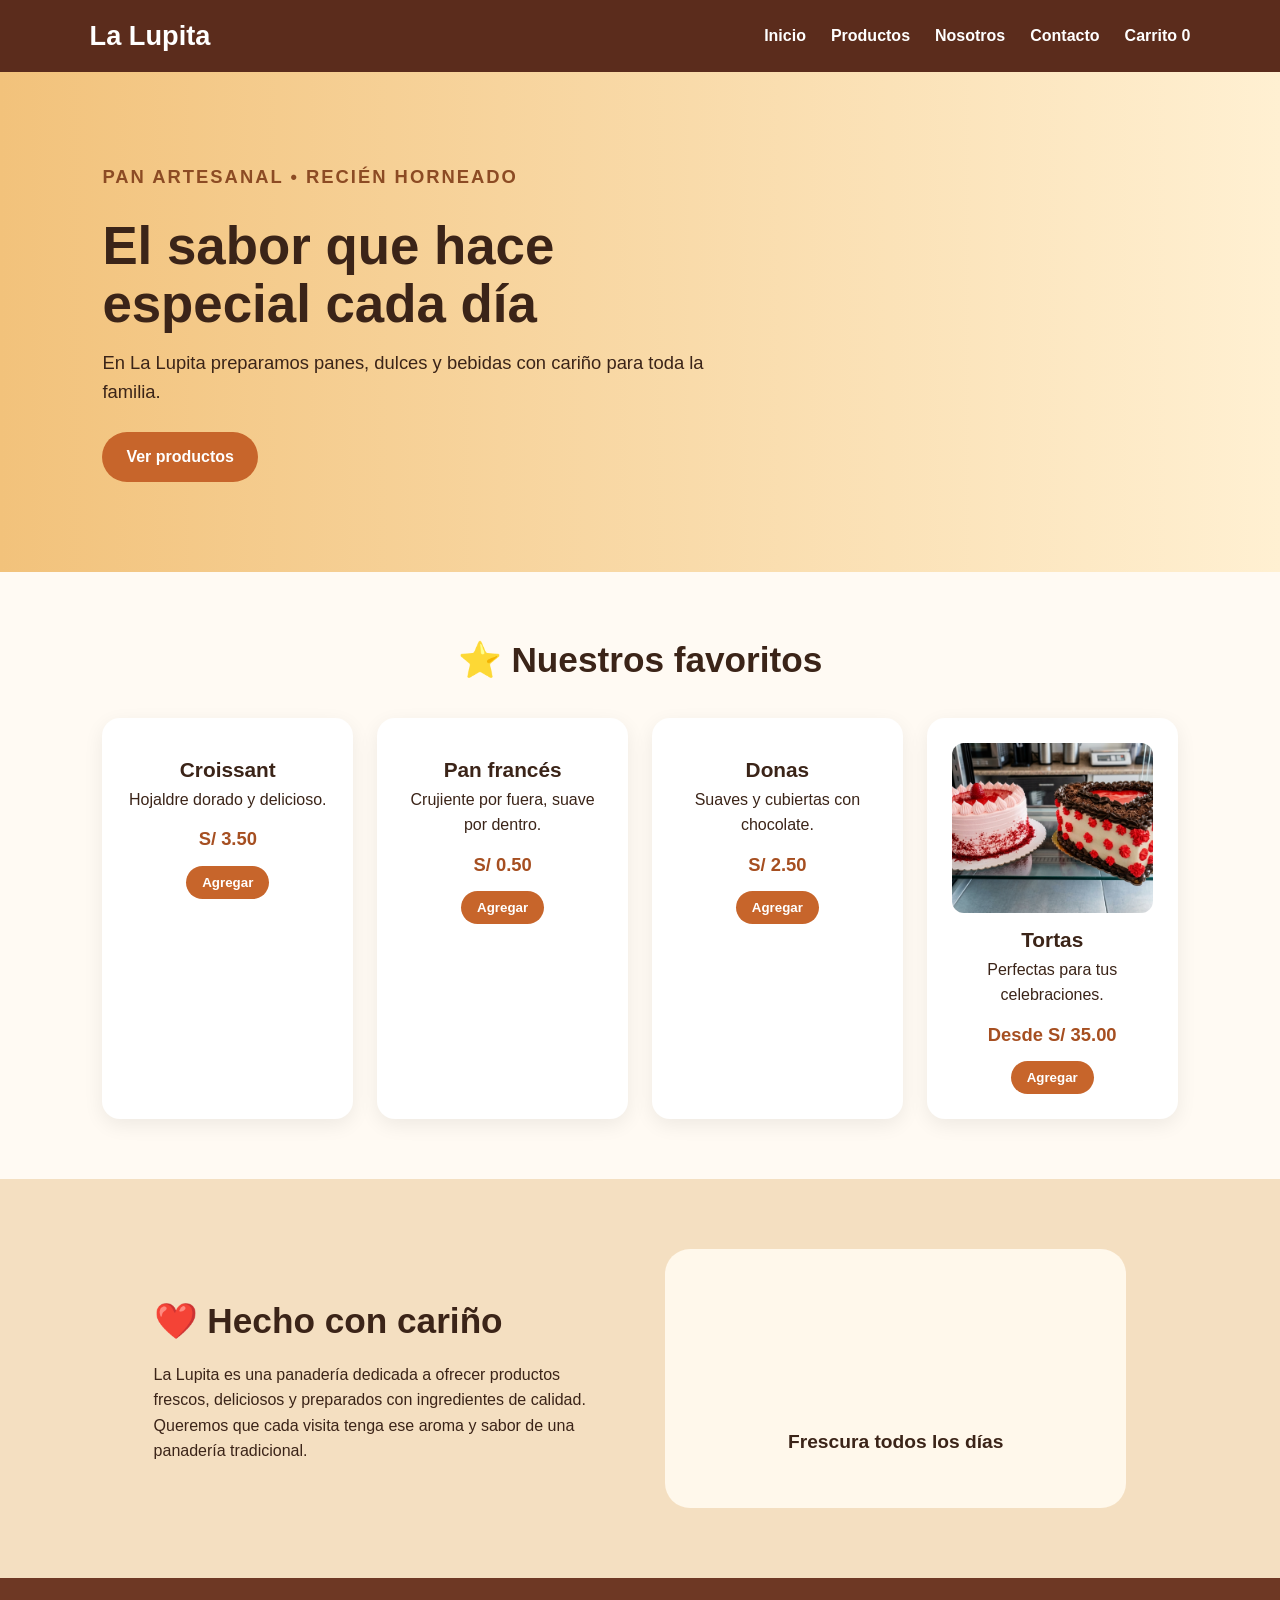
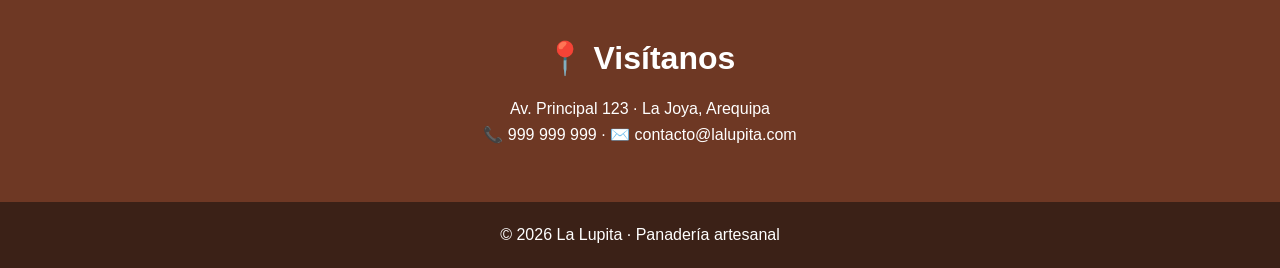
==== index.html @ 97c79990 "Add files via upload" ====
<link rel="stylesheet" href="css/imagenes.css">
<!DOCTYPE html>
<html lang="es">
<head>
<meta charset="UTF-8">
<meta name="viewport" content="width=device-width, initial-scale=1.0">
<title>La Lupita | Panadería</title>
<link rel="stylesheet" href="css/estilos.css">
</head>
<body>
<header>
  <nav class="navbar">
    <div class="logo"> <span>La Lupita</span></div>
    <button class="menu-btn" onclick="toggleMenu()">☰</button>
    <ul id="menu">
      <li><a href="#inicio">Inicio</a></li>
      <li><a href="productos.html">Productos</a></li>
      <li><a href="#nosotros">Nosotros</a></li>
      <li><a href="#contacto">Contacto</a></li>
      <li><a href="carrito.html"> Carrito <span id="contador">0</span></a></li>
    </ul>
  </nav>
</header>

<main>
<section class="hero" id="inicio">
  <div class="hero-content">
    <p class="tag">PAN ARTESANAL • RECIÉN HORNEADO</p>
    <h1>El sabor que hace especial cada día</h1>
    <p>En La Lupita preparamos panes, dulces y bebidas con cariño para toda la familia.</p>
    <a class="btn" href="productos.html">Ver productos</a>
  </div>
</section>

<section class="section">
  <h2>⭐ Nuestros favoritos</h2>
  <div class="cards">
    <article class="card"><div class="emoji"></div><h3>Croissant</h3><p>Hojaldre dorado y delicioso.</p><strong>S/ 3.50</strong><button onclick="agregar('Croissant',3.50)">Agregar</button></article>
    <article class="card"><div class="emoji"></div><h3>Pan francés</h3><p>Crujiente por fuera, suave por dentro.</p><strong>S/ 0.50</strong><button onclick="agregar('Pan francés',0.50)">Agregar</button></article>
    <article class="card"><div class="emoji"></div><h3>Donas</h3><p>Suaves y cubiertas con chocolate.</p><strong>S/ 2.50</strong><button onclick="agregar('Donas',2.50)">Agregar</button></article>
    <article class="card"><img class="product-image" src="img/Gemini_Generated_Image_ki3ayqki3ayqki3a.jpg" alt="Torta decorada"><h3>Tortas</h3><p>Perfectas para tus celebraciones.</p><strong>Desde S/ 35.00</strong><button onclick="agregar('Torta',35)">Agregar</button></article>
  </div>
</section>

<section class="about" id="nosotros">
  <div><h2>❤️ Hecho con cariño</h2><p>La Lupita es una panadería dedicada a ofrecer productos frescos, deliciosos y preparados con ingredientes de calidad.</p><p>Queremos que cada visita tenga ese aroma y sabor de una panadería tradicional.</p></div>
  <div class="about-box"><br><b>Frescura todos los días</b></div>
</section>

<section class="contact" id="contacto">
  <h2>📍 Visítanos</h2>
  <p>Av. Principal 123 · La Joya, Arequipa</p>
  <p>📞 999 999 999 · ✉️ contacto@lalupita.com</p>
</section>
</main>

<footer><p>© 2026 La Lupita · Panadería artesanal</p></footer>
<script src="js/script.js"></script>
</body>
</html>
---- css/imagenes.css ----
.product-image {
  display: block;
  width: 100%;
  height: 170px;
  object-fit: cover;
  border-radius: 12px;
  margin-bottom: 10px;
}
---- css/estilos.css ----
*{box-sizing:border-box;margin:0;padding:0}body{font-family:Arial,sans-serif;background:#fffaf3;color:#3b2418;line-height:1.6}.navbar{min-height:72px;padding:0 7%;display:flex;align-items:center;justify-content:space-between;background:#5b2c1c;color:white}.logo{font-size:1.7rem;font-weight:bold}.navbar ul{display:flex;gap:25px;list-style:none}.navbar a{color:white;text-decoration:none;font-weight:bold}.back{color:white;text-decoration:none}.menu-btn{display:none;background:none;border:0;color:white;font-size:1.7rem}.hero{min-height:500px;display:flex;align-items:center;padding:60px 8%;background:linear-gradient(90deg,#f2c27b,#fff0d2)}.hero-content{max-width:650px}.tag{font-weight:bold;color:#8c4b24;letter-spacing:2px}.hero h1{font-size:3.3rem;line-height:1.1;margin:15px 0}.hero p{font-size:1.15rem;margin-bottom:25px}.btn,.card button{display:inline-block;border:0;border-radius:25px;padding:12px 24px;background:#c7652b;color:white;text-decoration:none;font-weight:bold;cursor:pointer}.section{padding:60px 8%;text-align:center}.section h1,.section h2,.about h2{font-size:2.2rem;margin-bottom:12px}.cards{display:grid;grid-template-columns:repeat(auto-fit,minmax(210px,1fr));gap:24px;margin-top:30px}.card{background:white;padding:25px;border-radius:18px;box-shadow:0 6px 20px #00000012;transition:.25s}.card:hover{transform:translateY(-5px)}.emoji{font-size:4rem;margin-bottom:10px}.card h3{font-size:1.3rem}.card strong{display:block;color:#a64f21;font-size:1.15rem;margin:12px}.card button{padding:9px 16px}.about{padding:70px 12%;display:grid;grid-template-columns:1fr 1fr;gap:50px;align-items:center;background:#f4dfc1}.about-box{background:#fff8eb;border-radius:25px;padding:50px;text-align:center;font-size:5rem}.about-box b{font-size:1.2rem}.contact{text-align:center;padding:55px 10%;background:#6e3824;color:white}.contact h2{font-size:2rem;margin-bottom:12px}footer{text-align:center;padding:20px;background:#3b2117;color:white}.cart{text-align:left;max-width:850px;margin:auto}.cart h1{text-align:center}.cart-item{display:flex;justify-content:space-between;align-items:center;background:white;margin:12px 0;padding:18px;border-radius:12px}.total{text-align:right;font-size:1.5rem;font-weight:bold;margin:25px 0}@media(max-width:700px){.navbar ul{display:none;position:absolute;top:72px;left:0;right:0;background:#5b2c1c;padding:20px;flex-direction:column}.navbar ul.open{display:flex}.menu-btn{display:block}.hero h1{font-size:2.3rem}.about{grid-template-columns:1fr}.hero{min-height:430px}}
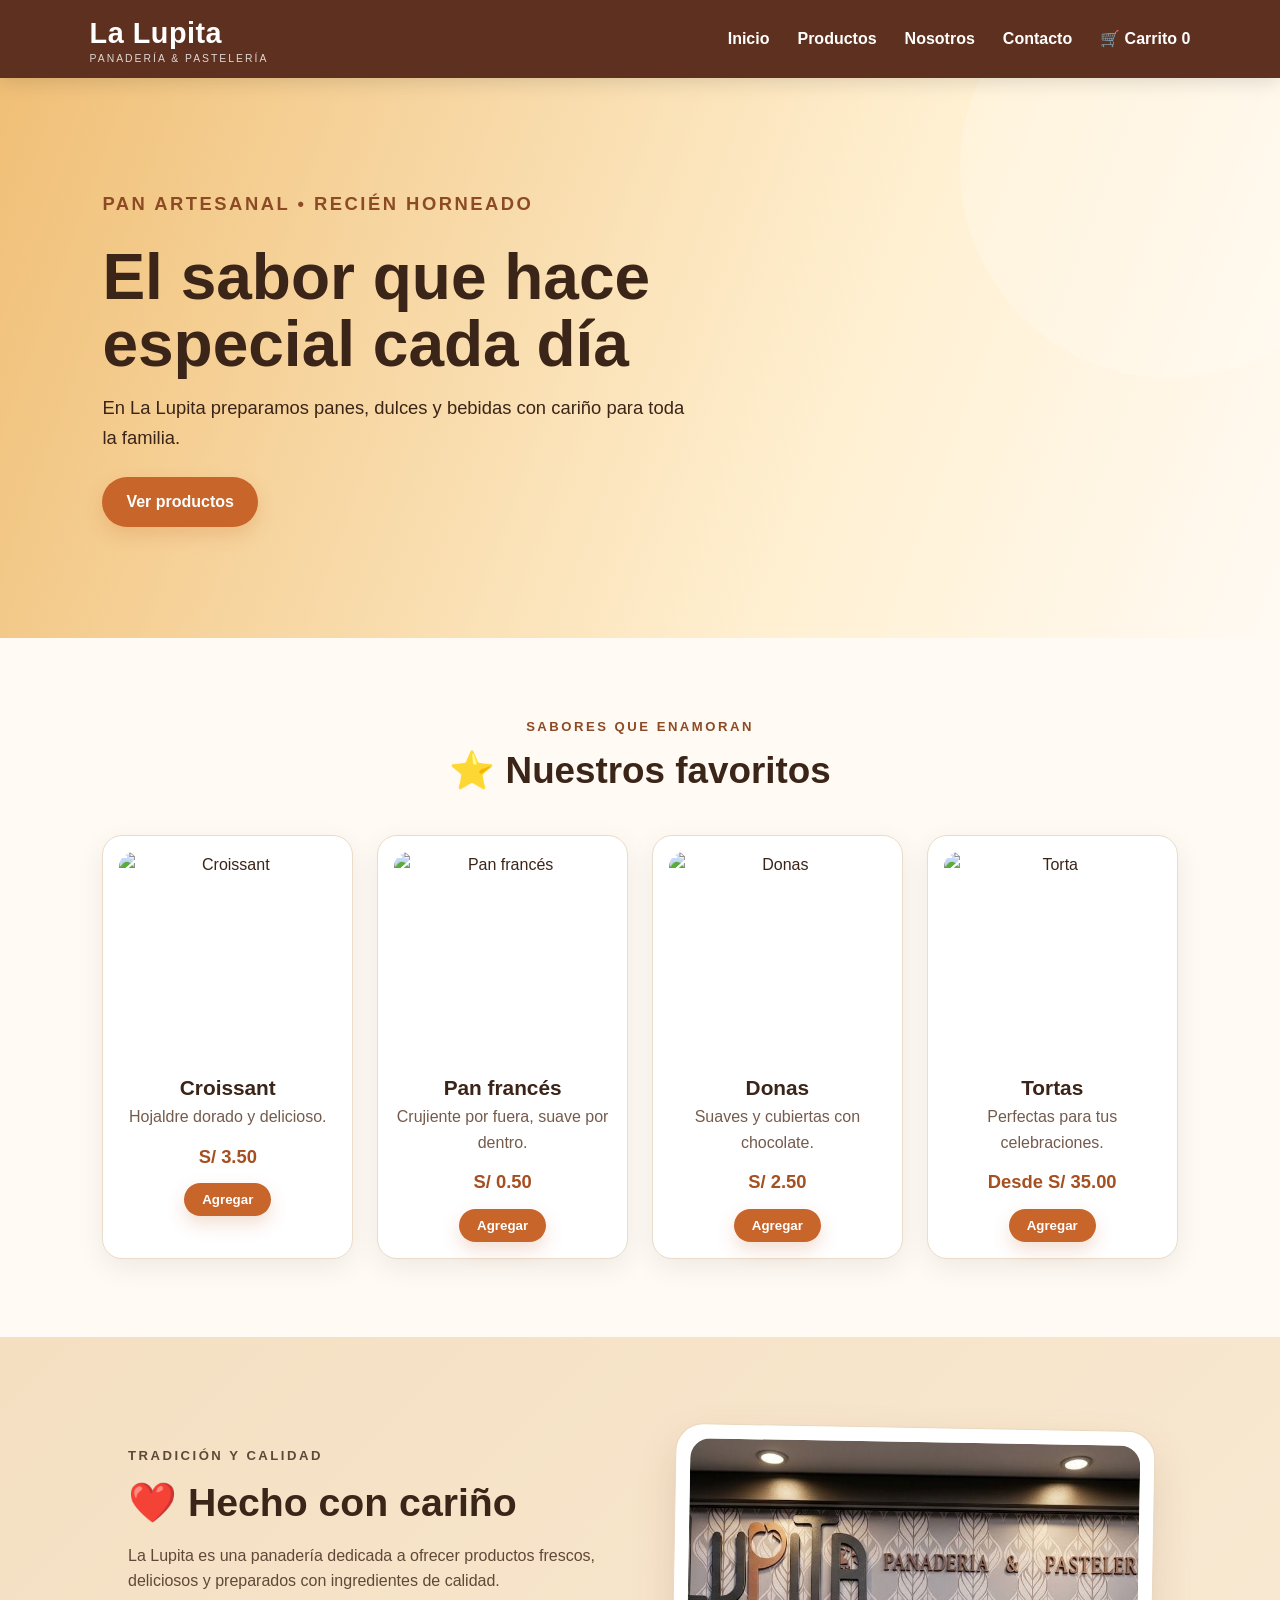
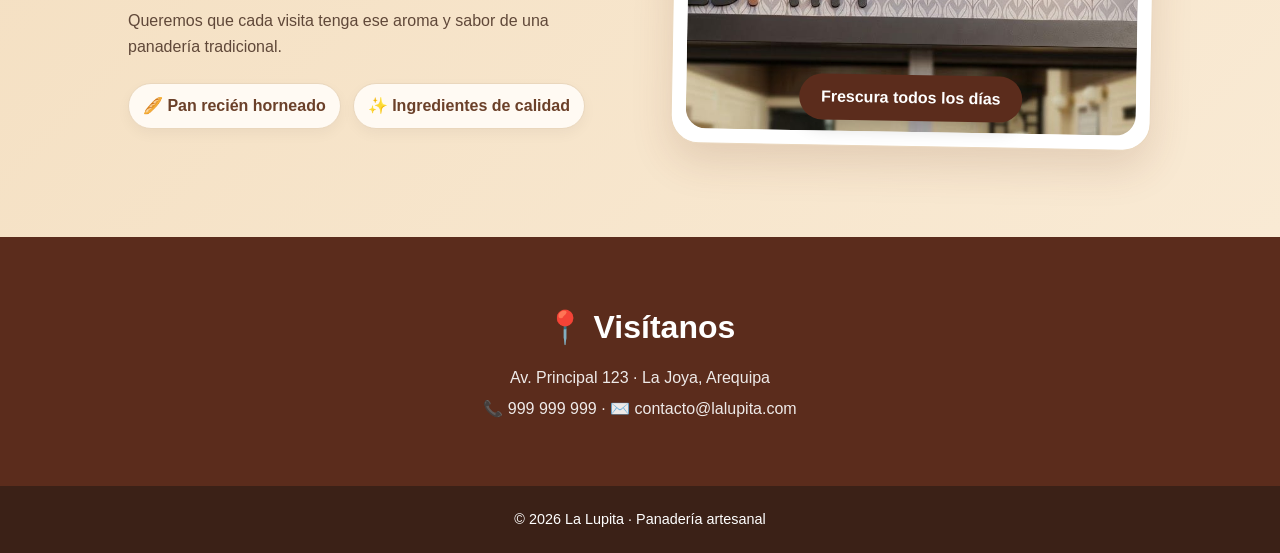
==== commit 250e3c3e: "xd ajsjaja" ====
--- a/index.html
+++ b/index.html
@@ -1,4 +1,3 @@
-<link rel="stylesheet" href="css/imagenes.css">
 <!DOCTYPE html>
 <html lang="es">
 <head>
@@ -10,14 +9,14 @@
 <body>
 <header>
   <nav class="navbar">
-    <div class="logo"> <span>La Lupita</span></div>
+    <div class="logo"><span>La Lupita</span><small>Panadería & Pastelería</small></div>
     <button class="menu-btn" onclick="toggleMenu()">☰</button>
     <ul id="menu">
       <li><a href="#inicio">Inicio</a></li>
       <li><a href="productos.html">Productos</a></li>
       <li><a href="#nosotros">Nosotros</a></li>
       <li><a href="#contacto">Contacto</a></li>
-      <li><a href="carrito.html"> Carrito <span id="contador">0</span></a></li>
+      <li><a href="carrito.html">🛒 Carrito <span id="contador">0</span></a></li>
     </ul>
   </nav>
 </header>
@@ -32,19 +31,32 @@
   </div>
 </section>
 
-<section class="section">
+<section class="section favorites">
+  <p class="section-tag">SABORES QUE ENAMORAN</p>
   <h2>⭐ Nuestros favoritos</h2>
   <div class="cards">
-    <article class="card"><div class="emoji"></div><h3>Croissant</h3><p>Hojaldre dorado y delicioso.</p><strong>S/ 3.50</strong><button onclick="agregar('Croissant',3.50)">Agregar</button></article>
-    <article class="card"><div class="emoji"></div><h3>Pan francés</h3><p>Crujiente por fuera, suave por dentro.</p><strong>S/ 0.50</strong><button onclick="agregar('Pan francés',0.50)">Agregar</button></article>
-    <article class="card"><div class="emoji"></div><h3>Donas</h3><p>Suaves y cubiertas con chocolate.</p><strong>S/ 2.50</strong><button onclick="agregar('Donas',2.50)">Agregar</button></article>
-    <article class="card"><img class="product-image" src="img/Gemini_Generated_Image_ki3ayqki3ayqki3a.jpg" alt="Torta decorada"><h3>Tortas</h3><p>Perfectas para tus celebraciones.</p><strong>Desde S/ 35.00</strong><button onclick="agregar('Torta',35)">Agregar</button></article>
+    <article class="card"><img class="product-img" src="https://images.unsplash.com/photo-1555507036-ab1f4038808a?auto=format&fit=crop&w=700&q=80" alt="Croissant"><h3>Croissant</h3><p>Hojaldre dorado y delicioso.</p><strong>S/ 3.50</strong><button onclick="agregar('Croissant',3.50)">Agregar</button></article>
+    <article class="card"><img class="product-img" src="https://images.unsplash.com/photo-1509440159596-0249088772ff?auto=format&fit=crop&w=700&q=80" alt="Pan francés"><h3>Pan francés</h3><p>Crujiente por fuera, suave por dentro.</p><strong>S/ 0.50</strong><button onclick="agregar('Pan francés',0.50)">Agregar</button></article>
+    <article class="card"><img class="product-img" src="https://images.unsplash.com/photo-1551024601-bec78aea704b?auto=format&fit=crop&w=700&q=80" alt="Donas"><h3>Donas</h3><p>Suaves y cubiertas con chocolate.</p><strong>S/ 2.50</strong><button onclick="agregar('Donas',2.50)">Agregar</button></article>
+    <article class="card"><img class="product-img" src="https://images.unsplash.com/photo-1578985545062-69928b1d9587?auto=format&fit=crop&w=700&q=80" alt="Torta"><h3>Tortas</h3><p>Perfectas para tus celebraciones.</p><strong>Desde S/ 35.00</strong><button onclick="agregar('Torta',35)">Agregar</button></article>
   </div>
 </section>
 
 <section class="about" id="nosotros">
-  <div><h2>❤️ Hecho con cariño</h2><p>La Lupita es una panadería dedicada a ofrecer productos frescos, deliciosos y preparados con ingredientes de calidad.</p><p>Queremos que cada visita tenga ese aroma y sabor de una panadería tradicional.</p></div>
-  <div class="about-box"><br><b>Frescura todos los días</b></div>
+  <div class="about-intro">
+    <p class="section-tag">TRADICIÓN Y CALIDAD</p>
+    <h2>❤️ Hecho con cariño</h2>
+    <p>La Lupita es una panadería dedicada a ofrecer productos frescos, deliciosos y preparados con ingredientes de calidad.</p>
+    <p>Queremos que cada visita tenga ese aroma y sabor de una panadería tradicional.</p>
+    <div class="about-features">
+      <span>🥖 Pan recién horneado</span>
+      <span>✨ Ingredientes de calidad</span>
+    </div>
+  </div>
+  <div class="about-box">
+    <img src="img_lupita.jpeg" alt="La Lupita Panadería y Pastelería" class="about-image">
+    <div class="freshness-badge">Frescura todos los días</div>
+  </div>
 </section>
 
 <section class="contact" id="contacto">
--- a/css/estilos.css
+++ b/css/estilos.css
@@ -1 +1,13 @@
-*{box-sizing:border-box;margin:0;padding:0}body{font-family:Arial,sans-serif;background:#fffaf3;color:#3b2418;line-height:1.6}.navbar{min-height:72px;padding:0 7%;display:flex;align-items:center;justify-content:space-between;background:#5b2c1c;color:white}.logo{font-size:1.7rem;font-weight:bold}.navbar ul{display:flex;gap:25px;list-style:none}.navbar a{color:white;text-decoration:none;font-weight:bold}.back{color:white;text-decoration:none}.menu-btn{display:none;background:none;border:0;color:white;font-size:1.7rem}.hero{min-height:500px;display:flex;align-items:center;padding:60px 8%;background:linear-gradient(90deg,#f2c27b,#fff0d2)}.hero-content{max-width:650px}.tag{font-weight:bold;color:#8c4b24;letter-spacing:2px}.hero h1{font-size:3.3rem;line-height:1.1;margin:15px 0}.hero p{font-size:1.15rem;margin-bottom:25px}.btn,.card button{display:inline-block;border:0;border-radius:25px;padding:12px 24px;background:#c7652b;color:white;text-decoration:none;font-weight:bold;cursor:pointer}.section{padding:60px 8%;text-align:center}.section h1,.section h2,.about h2{font-size:2.2rem;margin-bottom:12px}.cards{display:grid;grid-template-columns:repeat(auto-fit,minmax(210px,1fr));gap:24px;margin-top:30px}.card{background:white;padding:25px;border-radius:18px;box-shadow:0 6px 20px #00000012;transition:.25s}.card:hover{transform:translateY(-5px)}.emoji{font-size:4rem;margin-bottom:10px}.card h3{font-size:1.3rem}.card strong{display:block;color:#a64f21;font-size:1.15rem;margin:12px}.card button{padding:9px 16px}.about{padding:70px 12%;display:grid;grid-template-columns:1fr 1fr;gap:50px;align-items:center;background:#f4dfc1}.about-box{background:#fff8eb;border-radius:25px;padding:50px;text-align:center;font-size:5rem}.about-box b{font-size:1.2rem}.contact{text-align:center;padding:55px 10%;background:#6e3824;color:white}.contact h2{font-size:2rem;margin-bottom:12px}footer{text-align:center;padding:20px;background:#3b2117;color:white}.cart{text-align:left;max-width:850px;margin:auto}.cart h1{text-align:center}.cart-item{display:flex;justify-content:space-between;align-items:center;background:white;margin:12px 0;padding:18px;border-radius:12px}.total{text-align:right;font-size:1.5rem;font-weight:bold;margin:25px 0}@media(max-width:700px){.navbar ul{display:none;position:absolute;top:72px;left:0;right:0;background:#5b2c1c;padding:20px;flex-direction:column}.navbar ul.open{display:flex}.menu-btn{display:block}.hero h1{font-size:2.3rem}.about{grid-template-columns:1fr}.hero{min-height:430px}}+*{box-sizing:border-box;margin:0;padding:0}
+:root{--brown:#5b2c1c;--dark:#3b2117;--cream:#fffaf3;--gold:#d59a4a;--orange:#c7652b;--text:#3b2418}
+html{scroll-behavior:smooth}
+body{font-family:Arial,sans-serif;background:var(--cream);color:var(--text);line-height:1.6}
+.navbar{min-height:78px;padding:0 7%;display:flex;align-items:center;justify-content:space-between;background:rgba(91,44,28,.98);color:#fff;box-shadow:0 4px 18px #00000020;position:sticky;top:0;z-index:20}
+.logo{display:flex;flex-direction:column;font-size:1.8rem;font-weight:800;letter-spacing:.5px}.logo small{font-size:.65rem;font-weight:400;letter-spacing:2px;text-transform:uppercase;opacity:.8;margin-top:-5px}
+.navbar ul{display:flex;gap:28px;list-style:none;align-items:center}.navbar a{color:white;text-decoration:none;font-weight:bold;transition:.2s}.navbar a:hover{color:#ffd99b}.back{color:white;text-decoration:none}.menu-btn{display:none;background:none;border:0;color:white;font-size:1.7rem}
+.hero{min-height:560px;display:flex;align-items:center;padding:70px 8%;position:relative;overflow:hidden;background:linear-gradient(110deg,#f0bf76 0%,#fff0d2 65%,#fffaf3 100%)}.hero:after{content:"";position:absolute;width:420px;height:420px;border-radius:50%;right:-100px;top:-120px;background:#ffffff30}.hero-content{max-width:680px;position:relative;z-index:1}.tag,.section-tag{font-weight:800;color:#8c4b24;letter-spacing:2.5px;font-size:.82rem}.hero h1{font-size:clamp(2.5rem,5vw,4.3rem);line-height:1.05;margin:15px 0}.hero p{font-size:1.15rem;margin-bottom:25px;max-width:600px}.btn,.card button{display:inline-block;border:0;border-radius:25px;padding:12px 24px;background:var(--orange);color:white;text-decoration:none;font-weight:bold;cursor:pointer;box-shadow:0 8px 18px #c7652b35;transition:.2s}.btn:hover,.card button:hover{transform:translateY(-2px);background:#ad4f20}
+.section{padding:78px 8%;text-align:center}.section h1,.section h2,.about h2{font-size:2.3rem;margin-bottom:12px}.section-tag{margin-bottom:5px}.cards{display:grid;grid-template-columns:repeat(auto-fit,minmax(210px,1fr));gap:24px;margin-top:34px}.card{background:white;padding:16px;border-radius:20px;box-shadow:0 8px 28px #00000012;transition:.25s;border:1px solid #eadcc9}.card:hover{transform:translateY(-7px);box-shadow:0 15px 32px #00000018}.product-img{width:100%;height:205px;object-fit:cover;border-radius:15px;margin-bottom:14px;display:block}.card h3{font-size:1.3rem}.card p{color:#745b4c}.card strong{display:block;color:#a64f21;font-size:1.15rem;margin:12px}.card button{padding:9px 18px}.card .product-img:hover{transform:scale(1.02);transition:.25s}
+.about{padding:90px 10%;display:grid;grid-template-columns:minmax(0,1fr) minmax(0,1fr);gap:65px;align-items:center;background:linear-gradient(135deg,#f4dfc1,#f9ead4)}.about-intro p{margin-bottom:14px;color:#604839}.about-intro h2{font-size:2.45rem;line-height:1.15;margin:8px 0 18px}.about-features{display:flex;flex-wrap:wrap;gap:12px;margin-top:24px}.about-features span{background:#fffaf3;border:1px solid #ead7bd;padding:9px 14px;border-radius:999px;font-weight:700;color:#6b4029;box-shadow:0 5px 14px #0000000b}.about-box{background:white;border-radius:28px;padding:14px;text-align:center;box-shadow:0 18px 40px #6e382425;border:1px solid #ead7bd;position:relative;overflow:hidden;transform:rotate(1deg);transition:.3s}.about-box:hover{transform:rotate(0deg) translateY(-5px)}.about-image{width:100%;height:290px;object-fit:cover;border-radius:20px;display:block}.freshness-badge{position:absolute;left:50%;bottom:25px;transform:translateX(-50%);background:#5b2c1c;color:white;padding:10px 22px;border-radius:30px;font-weight:800;white-space:nowrap;box-shadow:0 6px 18px #00000030}
+.contact{text-align:center;padding:65px 10%;background:var(--brown);color:white}.contact h2{font-size:2rem;margin-bottom:12px}.contact p{opacity:.9}.contact p+p{margin-top:5px}footer{text-align:center;padding:22px;background:var(--dark);color:white;font-size:.9rem}
+.cart{text-align:left;max-width:850px;margin:auto}.cart h1{text-align:center}.cart-item{display:flex;justify-content:space-between;align-items:center;background:white;margin:12px 0;padding:18px;border-radius:12px}.total{text-align:right;font-size:1.5rem;font-weight:bold;margin:25px 0}
+@media(max-width:700px){.navbar ul{display:none;position:absolute;top:78px;left:0;right:0;background:#5b2c1c;padding:20px;flex-direction:column}.navbar ul.open{display:flex}.menu-btn{display:block}.hero{min-height:480px;padding:55px 7%}.hero h1{font-size:2.5rem}.about{grid-template-columns:1fr;padding:60px 7%}.about-image{height:230px}.freshness-badge{font-size:.9rem}.section{padding:60px 7%}}
